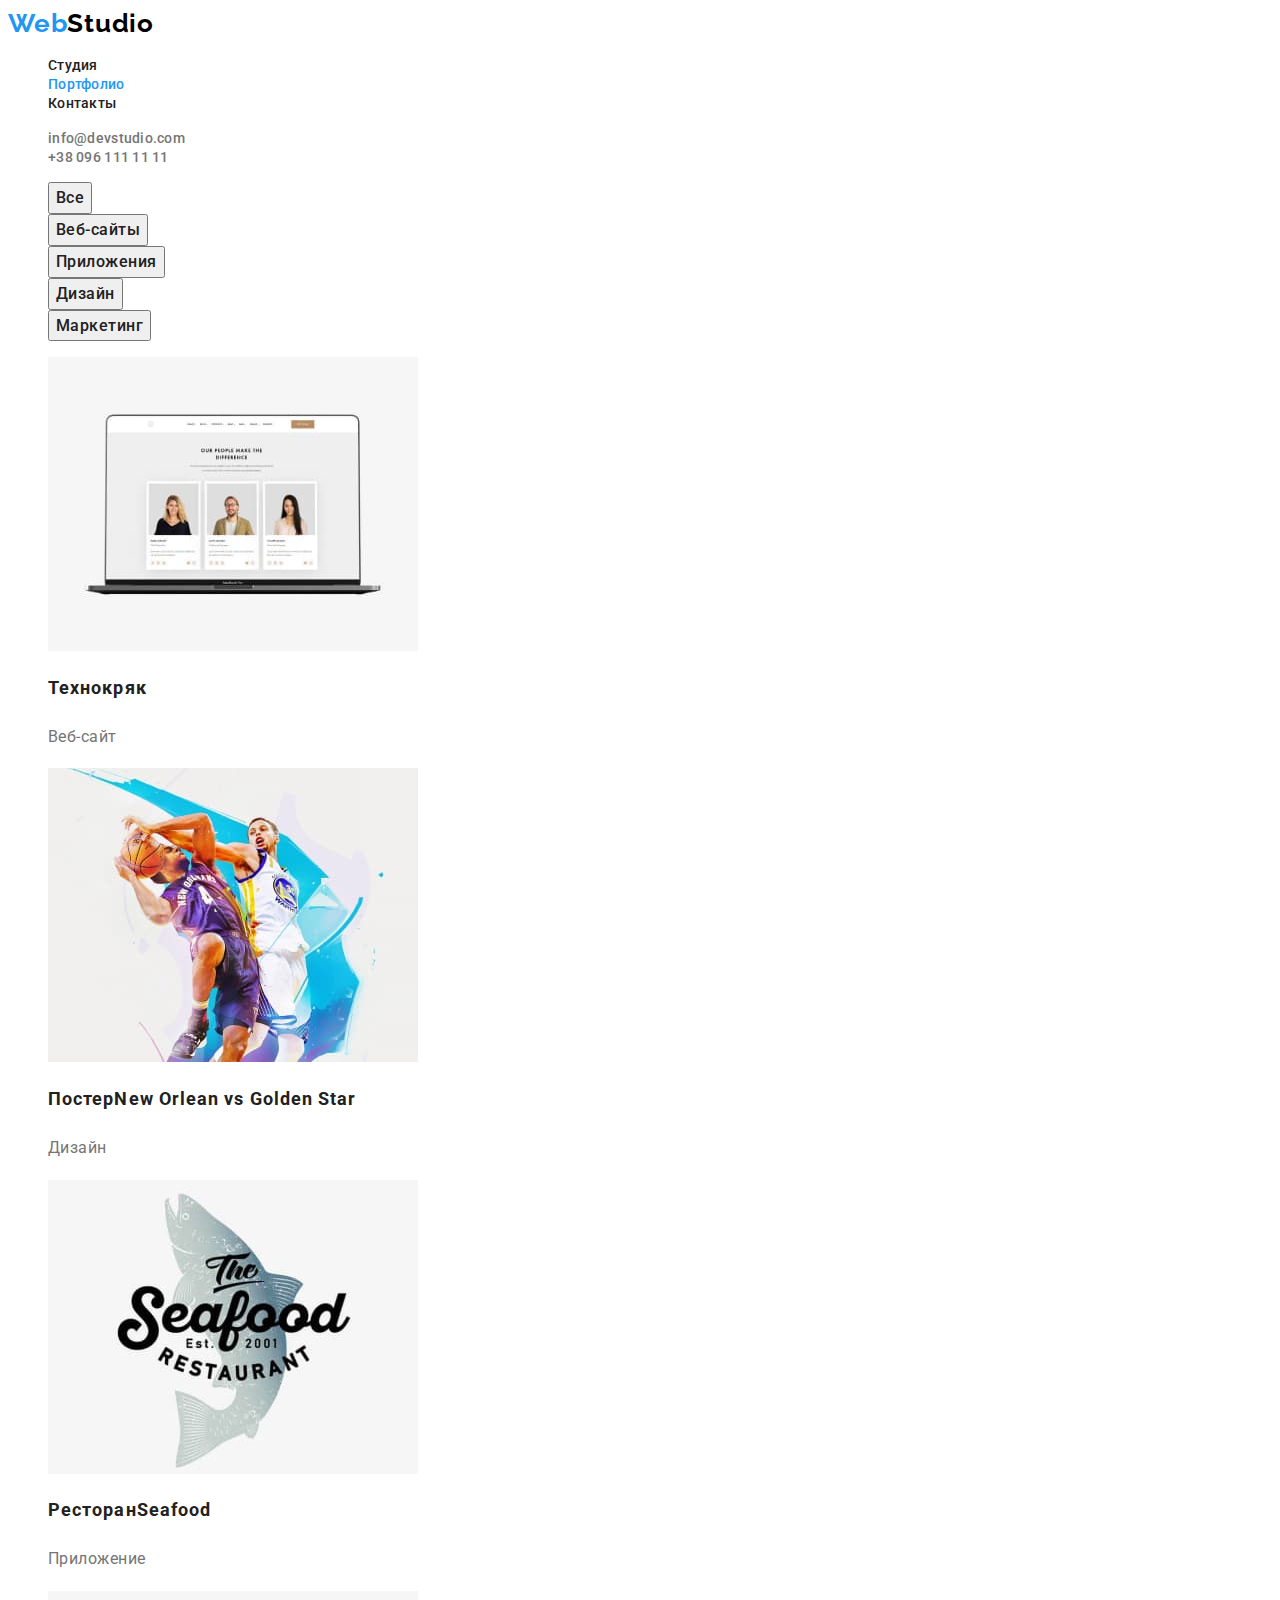
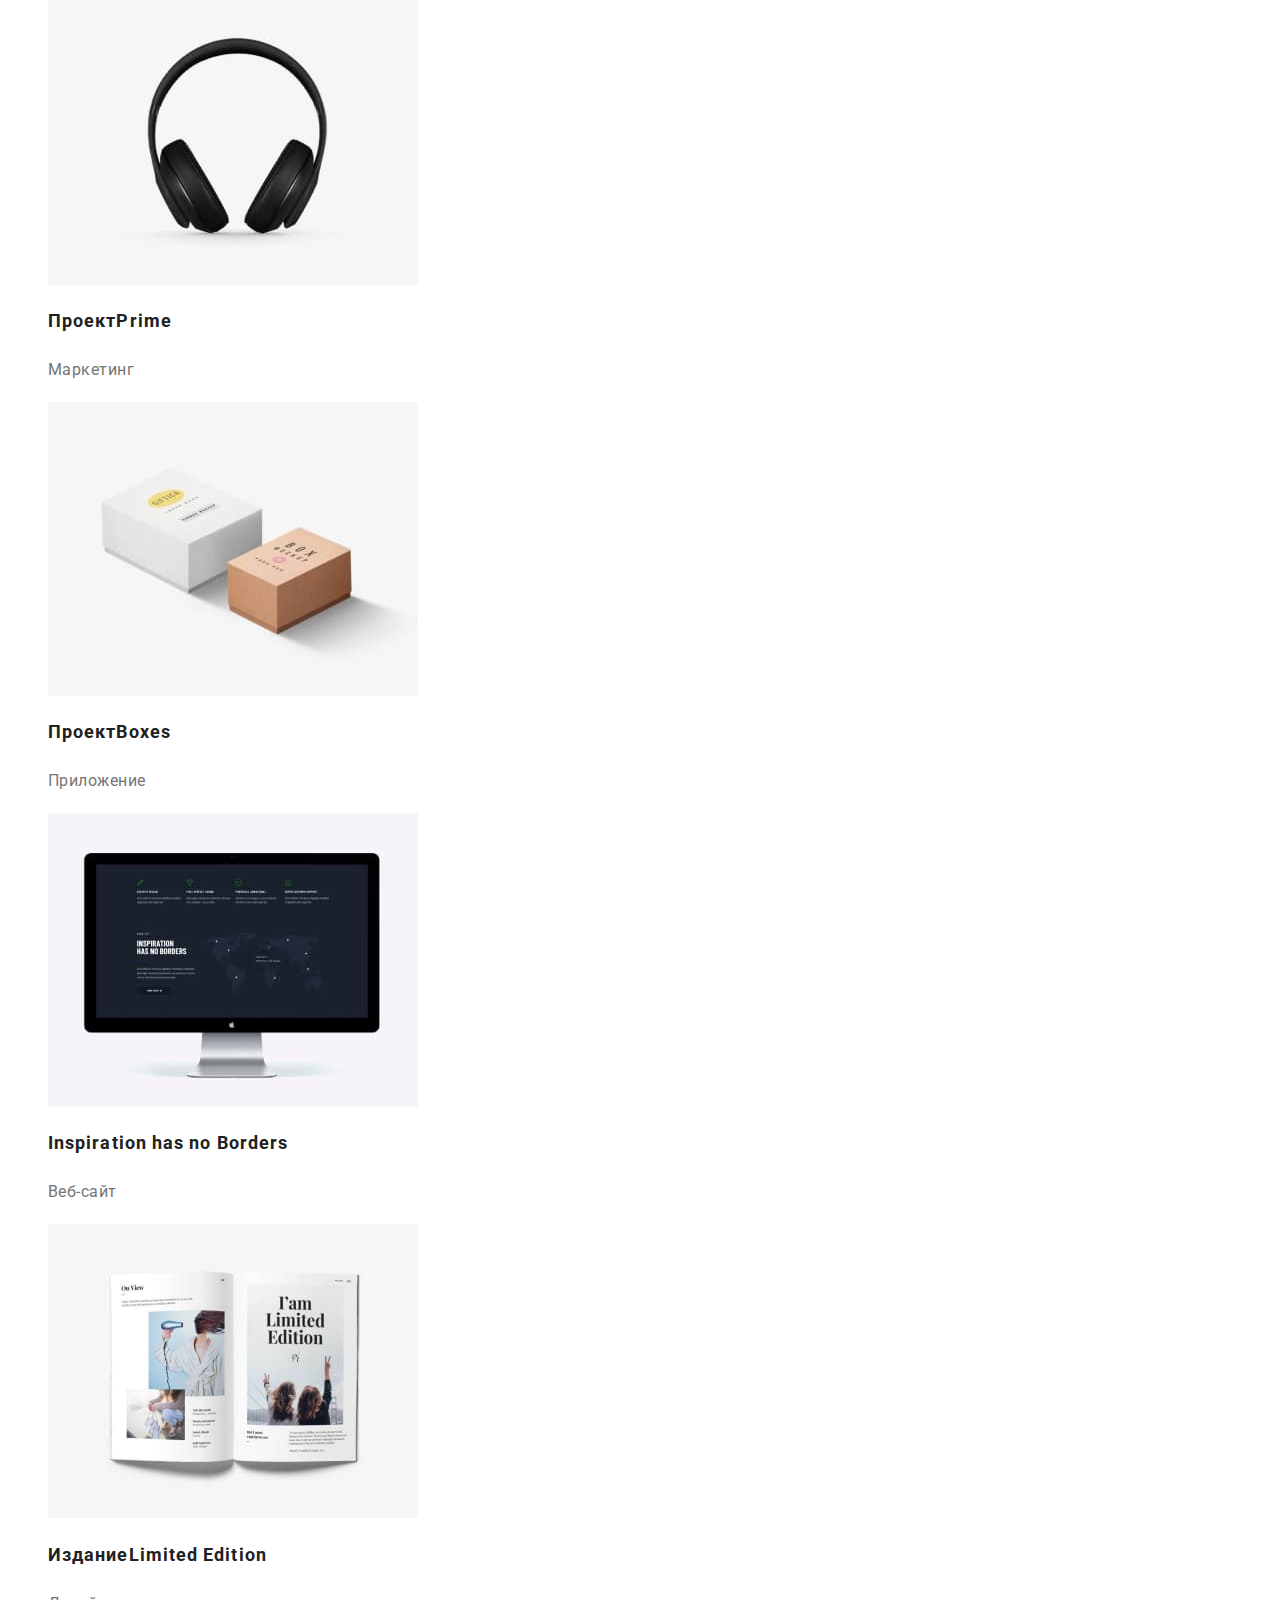
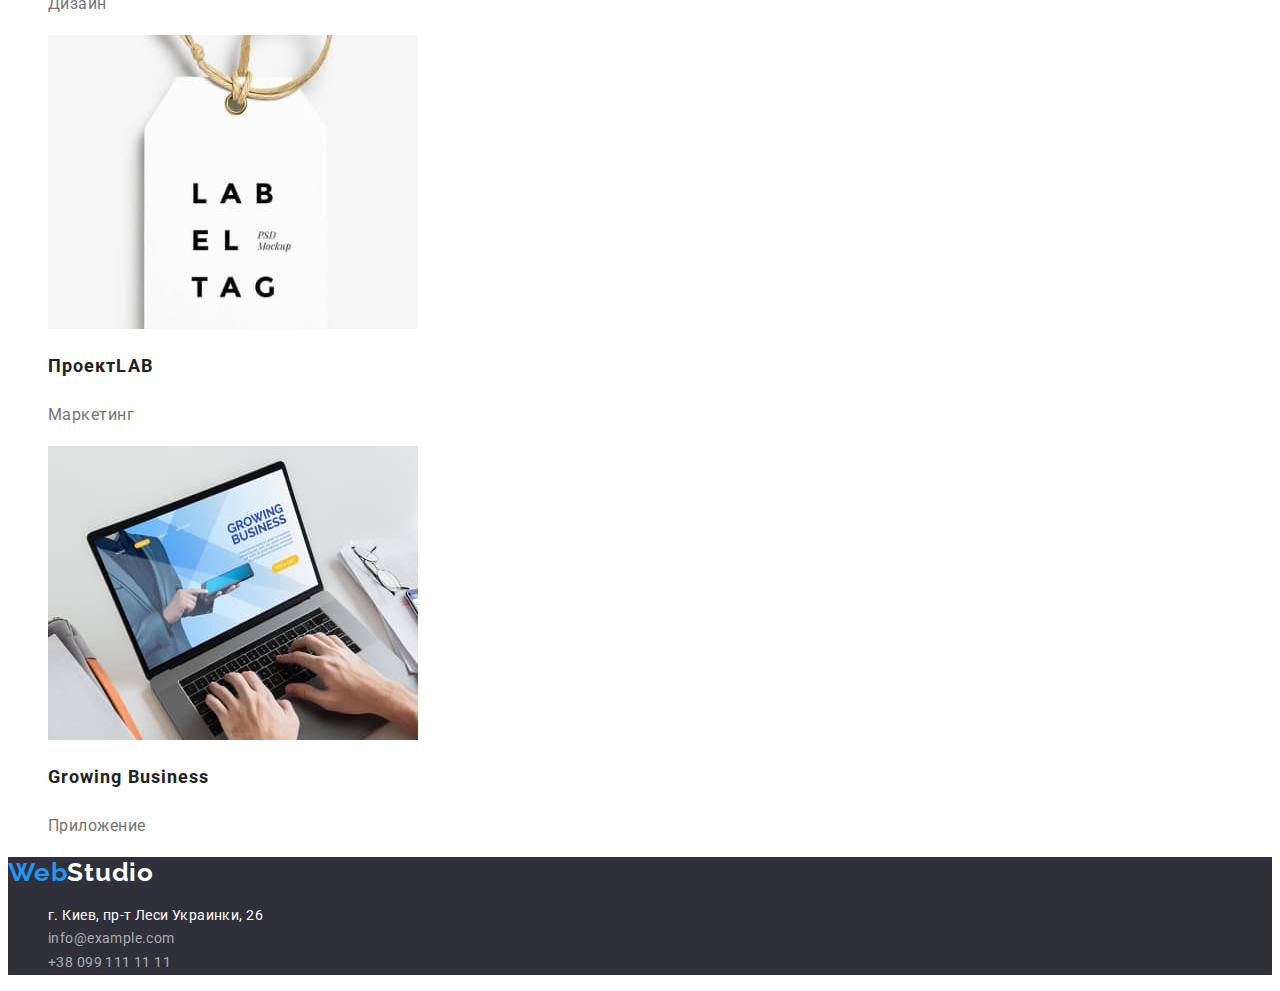
==== portfolio.html @ 0bc3d0c7 "add markup" ====
<!DOCTYPE html>
<html lang="ru">
  <head>
    <meta charset="UTF-8" />
    <meta http-equiv="X-UA-Compatible" content="IE=edge" />
    <meta name="viewport" content="width=device-width, initial-scale=1.0" />
    <link rel="preconnect" href="https://fonts.googleapis.com" />
    <link rel="preconnect" href="https://fonts.gstatic.com" crossorigin />
    <link
      href="https://fonts.googleapis.com/css2?family=Raleway:wght@700&family=Roboto:wght@400;500;700;900&display=swap"
      rel="stylesheet"
    />
    <title>Портфолио</title>
    <link rel="stylesheet" href="./css/style.css" />
  </head>
  <body>
    <header class="header">
      <nav class="nav">
        <a href="" lang="en" class="header-logo logo link"
          ><span class="half-header-logo half-logo">Web</span>Studio</a
        >
        <ul class="header-list list">
          <li class="header-item"><a href="./index.html" class="header-link link">Студия</a></li>
          <li class="header-item""><a href="./portfolio.html" class="header-link link current">Портфолио</a></li>
          <li class="header-item""><a href="" class="header-link link"">Контакты</a></li>
        </ul>
      </nav>
      <ul class="header-list-links list">
        <li class="header-mail"><a href="mailto:info@devstudio.com" class="header-mail-link link">info@devstudio.com</a></li>
        <li class="header-tel"><a href="tel:+380961111111" class="header-tel-link link">+38 096 111 11 11</a></li>
      </ul>
    </header>
    <main>
        <section hero>
      <h1 class="visually-hidden">Портфолио</h1>
      <ul class="after-header-list list">
        <li class="after-header-item"><button type="button" class="secondary-btn btn">Все</button></li>
        <li class="after-header-item"><button type="button" class="secondary-btn btn">Веб-сайты</button></li>
        <li class="after-header-item"><button type="button" class="secondary-btn btn">Приложения</button></li>
        <li class="after-header-item"><button type="button" class="secondary-btn btn">Дизайн</button></li>
        <li class="after-header-item"><button type="button" class="secondary-btn btn">Маркетинг</button></li>
      </ul>
      <ul class="portfolio-list list">
        <li class="portfolio-item">
          <a href="" class="link">
            <img
              src="./images/portfolio-1.jpg"
              alt="ноутбук"
              width="370"
              height="294"
            />
            <h2 class="portfolio-item-title">Технокряк</h2>
            <p class="portfolio-item-text">Веб-сайт</p>
          </a>
        </li>
        <li class="portfolio-item">
          <a href="" class="link">
            <img
              src="./images/portfolio-2.jpg"
              alt="постер"
              width="370"
              height="294"
            />
            <h2 class="portfolio-item-title">Постер<span lang="en">New Orlean vs Golden Star</span></h2>
            <p class="portfolio-item-text">Дизайн</p>
          </a>
        </li>
        <li class="portfolio-item">
          <a href="" class="link">
            <img
              src="./images/portfolio-3.jpg"
              alt="лого ресторана"
              width="370"
              height="294"
            />
            <h2 class="portfolio-item-title">Ресторан<span lang="en">Seafood</span></h2>
            <p class="portfolio-item-text">Приложение</p>
          </a>
        </li>
        <li class="portfolio-item">
          <a href="" class="link">
            <img
              src="./images/portfolio-4.jpg"
              alt="наушники"
              width="370"
              height="294"
            />
            <h2 class="portfolio-item-title">Проект<span lang="en">Prime</span></h2>
            <p class="portfolio-item-text">Маркетинг</p>
          </a>
        </li>
        <li class="portfolio-item">
          <a href="" class="link">
            <img
              src="./images/portfolio-5.jpg"
              alt="коробки"
              width="370"
              height="294"
            />
            <h2 class="portfolio-item-title">Проект<span lang="en">Boxes</span></h2>
            <p class="portfolio-item-text">Приложение</p>
          </a>
        </li>
        <li class="portfolio-item">
          <a href="" class="link">
            <img
              src="./images/portfolio-6.jpg"
              alt="монитор"
              width="370"
              height="294"
            />
            <h2 class="portfolio-item-title"><span lang="en">Inspiration has no Borders</span></h2>
            <p class="portfolio-item-text">Веб-сайт</p>
          </a>
        </li>
        <li class="portfolio-item">
          <a href="" class="link">
            <img
              src="./images/portfolio-7.jpg"
              alt="журнал"
              width="370"
              height="294"
            />
            <h2 class="portfolio-item-title">Издание<span lang="en">Limited Edition</span></h2>
            <p class="portfolio-item-text">Дизайн</p>
          </a>
        </li>
        <li class="portfolio-item">
          <a href="" class="link">
            <img
              src="./images/portfolio-8.jpg"
              alt="лейбл"
              width="370"
              height="294"
            />
            <h2 class="portfolio-item-title">Проект<span lang="en">LAB</span></h2>
            <p class="portfolio-item-text">Маркетинг</p>
          </a>
        </li>
        <li class="portfolio-item">
          <a href="" class="link">
            <img
              src="./images/portfolio-9.jpg"
              alt="ноутбук"
              width="370"
              height="294"
            />
            <h2 class="portfolio-item-title"><span lang="en">Growing Business</span></h2>
            <p class="portfolio-item-text">Приложение</p>
          </a>
        </li>
      </ul>
      </section>
    </main>
    <footer class="footer">
      <a href="" lang="en" class="footer-logo logo link"
        ><span class="half-footer-logo half-logo">Web</span>Studio</a
      >
      <address class="footer-address">
        <ul class="footer-list list">
          <li class="footer-item">
            <a href="" class="footer-adress-link link"
              >г. Киев, пр-т Леси Украинки, 26</a
            >
          </li>
          <li class="footer-item">
            <a href="mailto:info@example.com" class="footer-mail-link link"
              >info@example.com</a
            >
          </li>
          <li class="footer-item">
            <a href="tel:+380991111111" class="footer-tel-link link"
              >+38 099 111 11 11</a
            >
          </li>
        </ul>
      </address>
    </footer>
---- css/style.css ----
:root {
  --btn-background-color: #2196f3;
  --btn-color: #ffffff;
  --list-text-color: #757575;
  --accent-color: #2196f3;
  --primary-background-color: #2f303a;
  --secondary-background-color: #f5f4fa;
  --page-background-color: #ffffff;
  --main-text-color: #212121;
}

body {
  font-family: "Roboto", sans-serif;
  color: var(--main-text-color);
  background-color: var(--page-background-color);
}

.list {
  list-style: none;
}

.link {
  text-decoration: none;
}

.half-logo {
  color: var(--accent-color);
}

.btn {
  font-family: inherit;
  cursor: pointer;
}

.header-link.current {
  color: var(--accent-color);
}
/* ------------------HEADER-------------------- */
.header-logo {
  font-family: "Raleway";
  font-style: normal;
  font-weight: 700;
  font-size: 26px;
  line-height: 1.19;
  letter-spacing: 0.03em;
  color: #000000;
}

.header-link {
  font-weight: 500;
  font-size: 14px;
  line-height: 1.14;
  letter-spacing: 0.02em;
  color: var(--main-text-color);
}

.header-tel-link,
.header-mail-link {
  font-weight: 500;
  font-size: 14px;
  line-height: 1.14;
  letter-spacing: 0.02em;
  color: #757575;
}

.header-link:hover,
.header-tel-link:hover,
.header-mail-link:hover,
.header-link:focus,
.header-tel-link:focus,
.header-mail-link:focus {
  color: var(--accent-color);
}

/* ------------------AFTER-HEADER-------------------- */
.after-header {
  background-color: var(--primary-background-color);
}

.visually-hidden {
  position: absolute;
  white-space: nowrap;
  width: 1px;
  height: 1px;
  overflow: hidden;
  border: 0;
  padding: 0;
  clip: rect(0 0 0 0);
  clip-path: inset(50%);
  margin: -1px;
}

.after-header-title {
  font-weight: 900;
  font-size: 44px;
  line-height: 1.36;
  letter-spacing: 0.06em;
  text-transform: uppercase;
  color: #ffffff;
}

.after-header-btn {
  font-weight: 700;
  font-size: 16px;
  line-height: 1.88;
  letter-spacing: 0.06em;
  color: var(--btn-color);
}

.after-header-btn-background {
  width: 200px;
  height: 50px;
  left: 700px;
  top: 430px;
  background: var(--btn-background-color);
  box-shadow: 0px 4px 4px rgba(0, 0, 0, 0.15);
  border-radius: 4px;
}

/* ------------------ABOUT-------------------- */

.about-item {
  font-weight: 700;
  font-size: 14px;
  line-height: 1.42;
  letter-spacing: 0.03em;
  text-transform: uppercase;
}

.about-item-text {
  font-size: 14px;
  line-height: 1.71;
  letter-spacing: 0.03em;
  text-transform: none;
  color: var(--list-text-color);
}

/* ------------------HERO-------------------- */
.hero-title {
  font-weight: 700;
  font-size: 36px;
  line-height: 1.17;
  letter-spacing: 0.03em;
}

/* ------------------TEAM-------------------- */
.team {
  background-color: var(--secondary-background-color);
}

.team-item {
  background-color: #ffffff;
}

.team-title {
  font-weight: 700;
  font-size: 36px;
  line-height: 1.17;
  letter-spacing: 0.03em;
}

.team-item-title {
  font-weight: 500;
  font-size: 16px;
  line-height: 1.87;
  letter-spacing: 0.03em;
}

.team-item-text {
  font-size: 16px;
  line-height: 1.87;
  letter-spacing: 0.03em;
  color: var(--list-text-color);
}

/* ------------------FOOTER-------------------- */
.footer {
  background-color: var(--primary-background-color);
}

.footer-list {
  font-style: normal;
}

.footer-logo {
  font-family: "Raleway";
  font-weight: 700;
  font-size: 26px;
  line-height: 1.19;
  letter-spacing: 0.03em;
  color: #ffffff;
}

.footer-adress-link {
  font-size: 14px;
  line-height: 1.71;
  letter-spacing: 0.03em;
  color: #ffffff;
}

.footer-mail-link,
.footer-tel-link {
  font-size: 14px;
  line-height: 1.71;
  letter-spacing: 0.03em;
  color: rgba(255, 255, 255, 0.6);
}

.footer-tel-link:hover,
.footer-mail-link:hover,
.footer-tel-link:focus,
.footer-mail-link:focus,
.footer-adress-link:hover,
.footer-adress-link:focus {
  color: var(--accent-color);
}

/* ------------------PORFOLIO-------------------- */

.secondary-btn {
  font-weight: 500;
  font-size: 16px;
  line-height: 1.62;
  text-align: center;
  letter-spacing: 0.03em;
  color: var(--main-text-color);
}

.secondary-btn:hover,
.secondary-btn:focus {
  background-color: var(--accent-color);
  color: #ffffff;
}

.portfolio-item-title {
  font-weight: 700;
  font-size: 18px;
  line-height: 2;
  letter-spacing: 0.06em;
  color: var(--main-text-color);
}

.portfolio-item-text {
  font-size: 16px;
  line-height: 1.88;
  letter-spacing: 0.03em;
  color: var(--list-text-color);
}
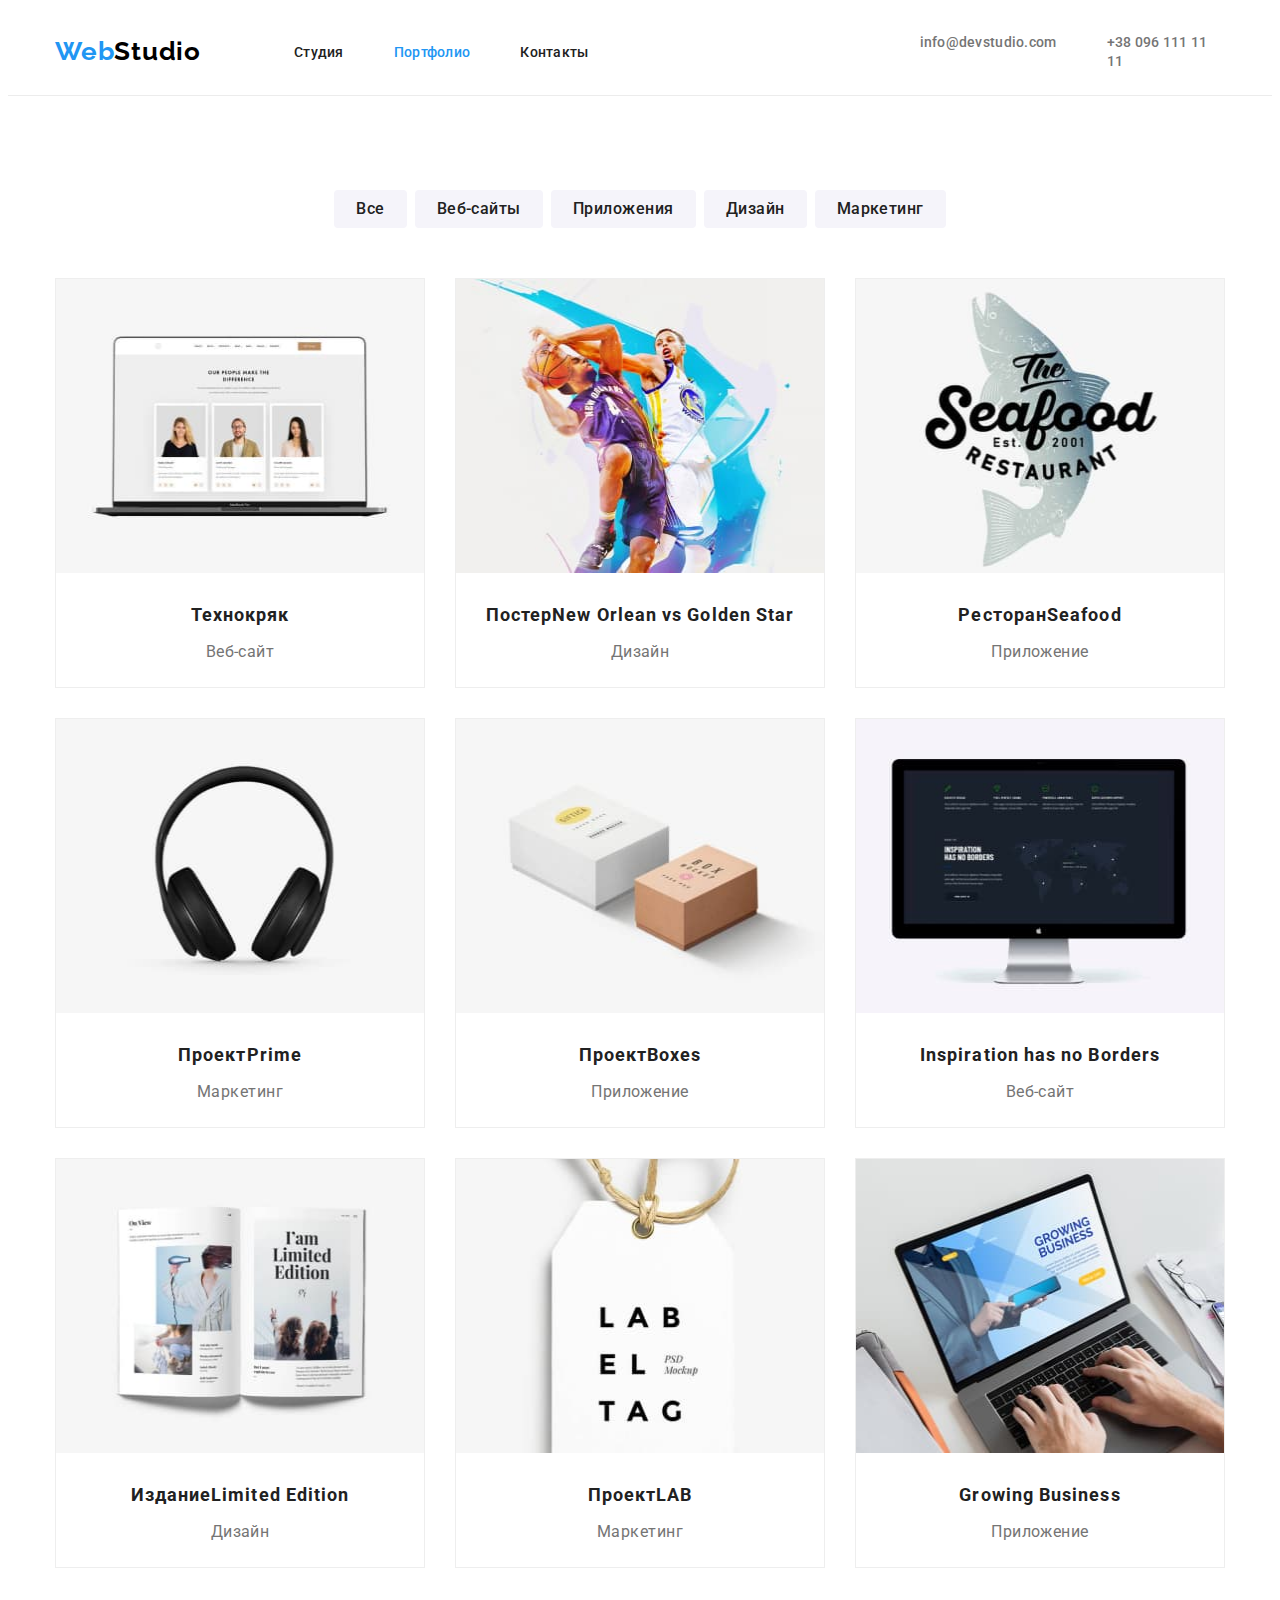
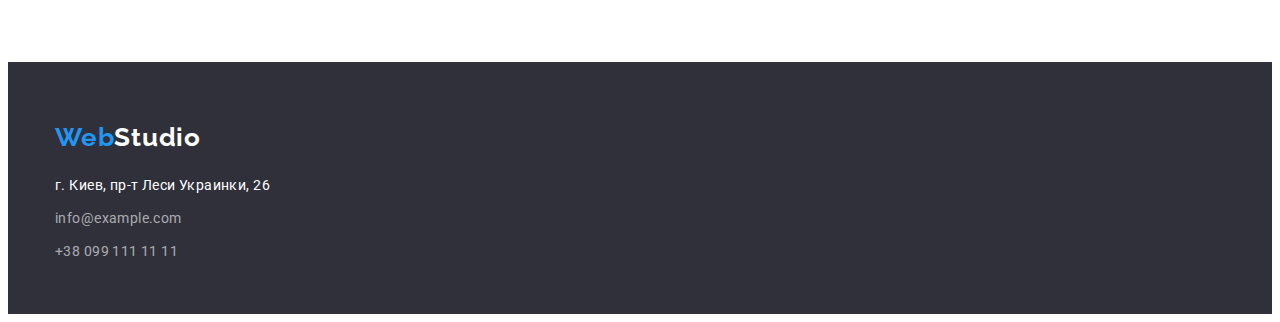
==== commit 62b9e57a: "add styles" ====
--- a/portfolio.html
+++ b/portfolio.html
@@ -15,164 +15,236 @@
   </head>
   <body>
     <header class="header">
-      <nav class="nav">
-        <a href="" lang="en" class="header-logo logo link"
-          ><span class="half-header-logo half-logo">Web</span>Studio</a
-        >
-        <ul class="header-list list">
-          <li class="header-item"><a href="./index.html" class="header-link link">Студия</a></li>
-          <li class="header-item""><a href="./portfolio.html" class="header-link link current">Портфолио</a></li>
-          <li class="header-item""><a href="" class="header-link link"">Контакты</a></li>
+      <div class="header-container container">
+        <nav class="header-nav">
+          <a href="" lang="en" class="header-logo logo link"
+            ><span class="half-header-logo half-logo">Web</span>Studio</a
+          >
+          <ul class="header-list list">
+            <li class="header-item">
+              <a href="./index.html" class="header-link link">Студия</a>
+            </li>
+            <li class="header-item">
+              <a href="./portfolio.html" class="header-link link current"
+                >Портфолио</a
+              >
+            </li>
+            <li class="header-item">
+              <a href="" class="header-link link">Контакты</a>
+            </li>
+          </ul>
+        </nav>
+        <ul class="header-list-links list">
+          <li class="header-mail">
+            <a href="mailto:info@devstudio.com" class="header-mail-link link"
+              >info@devstudio.com</a
+            >
+          </li>
+          <li class="header-tel">
+            <a href="tel:+380961111111" class="header-tel-link link"
+              >+38 096 111 11 11</a
+            >
+          </li>
         </ul>
-      </nav>
-      <ul class="header-list-links list">
-        <li class="header-mail"><a href="mailto:info@devstudio.com" class="header-mail-link link">info@devstudio.com</a></li>
-        <li class="header-tel"><a href="tel:+380961111111" class="header-tel-link link">+38 096 111 11 11</a></li>
-      </ul>
+      </div>
     </header>
     <main>
-        <section hero>
-      <h1 class="visually-hidden">Портфолио</h1>
-      <ul class="after-header-list list">
-        <li class="after-header-item"><button type="button" class="secondary-btn btn">Все</button></li>
-        <li class="after-header-item"><button type="button" class="secondary-btn btn">Веб-сайты</button></li>
-        <li class="after-header-item"><button type="button" class="secondary-btn btn">Приложения</button></li>
-        <li class="after-header-item"><button type="button" class="secondary-btn btn">Дизайн</button></li>
-        <li class="after-header-item"><button type="button" class="secondary-btn btn">Маркетинг</button></li>
-      </ul>
-      <ul class="portfolio-list list">
-        <li class="portfolio-item">
-          <a href="" class="link">
-            <img
-              src="./images/portfolio-1.jpg"
-              alt="ноутбук"
-              width="370"
-              height="294"
-            />
-            <h2 class="portfolio-item-title">Технокряк</h2>
-            <p class="portfolio-item-text">Веб-сайт</p>
-          </a>
-        </li>
-        <li class="portfolio-item">
-          <a href="" class="link">
-            <img
-              src="./images/portfolio-2.jpg"
-              alt="постер"
-              width="370"
-              height="294"
-            />
-            <h2 class="portfolio-item-title">Постер<span lang="en">New Orlean vs Golden Star</span></h2>
-            <p class="portfolio-item-text">Дизайн</p>
-          </a>
-        </li>
-        <li class="portfolio-item">
-          <a href="" class="link">
-            <img
-              src="./images/portfolio-3.jpg"
-              alt="лого ресторана"
-              width="370"
-              height="294"
-            />
-            <h2 class="portfolio-item-title">Ресторан<span lang="en">Seafood</span></h2>
-            <p class="portfolio-item-text">Приложение</p>
-          </a>
-        </li>
-        <li class="portfolio-item">
-          <a href="" class="link">
-            <img
-              src="./images/portfolio-4.jpg"
-              alt="наушники"
-              width="370"
-              height="294"
-            />
-            <h2 class="portfolio-item-title">Проект<span lang="en">Prime</span></h2>
-            <p class="portfolio-item-text">Маркетинг</p>
-          </a>
-        </li>
-        <li class="portfolio-item">
-          <a href="" class="link">
-            <img
-              src="./images/portfolio-5.jpg"
-              alt="коробки"
-              width="370"
-              height="294"
-            />
-            <h2 class="portfolio-item-title">Проект<span lang="en">Boxes</span></h2>
-            <p class="portfolio-item-text">Приложение</p>
-          </a>
-        </li>
-        <li class="portfolio-item">
-          <a href="" class="link">
-            <img
-              src="./images/portfolio-6.jpg"
-              alt="монитор"
-              width="370"
-              height="294"
-            />
-            <h2 class="portfolio-item-title"><span lang="en">Inspiration has no Borders</span></h2>
-            <p class="portfolio-item-text">Веб-сайт</p>
-          </a>
-        </li>
-        <li class="portfolio-item">
-          <a href="" class="link">
-            <img
-              src="./images/portfolio-7.jpg"
-              alt="журнал"
-              width="370"
-              height="294"
-            />
-            <h2 class="portfolio-item-title">Издание<span lang="en">Limited Edition</span></h2>
-            <p class="portfolio-item-text">Дизайн</p>
-          </a>
-        </li>
-        <li class="portfolio-item">
-          <a href="" class="link">
-            <img
-              src="./images/portfolio-8.jpg"
-              alt="лейбл"
-              width="370"
-              height="294"
-            />
-            <h2 class="portfolio-item-title">Проект<span lang="en">LAB</span></h2>
-            <p class="portfolio-item-text">Маркетинг</p>
-          </a>
-        </li>
-        <li class="portfolio-item">
-          <a href="" class="link">
-            <img
-              src="./images/portfolio-9.jpg"
-              alt="ноутбук"
-              width="370"
-              height="294"
-            />
-            <h2 class="portfolio-item-title"><span lang="en">Growing Business</span></h2>
-            <p class="portfolio-item-text">Приложение</p>
-          </a>
-        </li>
-      </ul>
+      <section class="portfolio-after-header section">
+        <div class="container">
+          <h1 class="visually-hidden">Портфолио</h1>
+          <ul class="after-header-list portfolio list">
+            <li class="after-header-item">
+              <button type="button" class="secondary-btn btn">Все</button>
+            </li>
+            <li class="after-header-item">
+              <button type="button" class="secondary-btn btn">Веб-сайты</button>
+            </li>
+            <li class="after-header-item">
+              <button type="button" class="secondary-btn btn">
+                Приложения
+              </button>
+            </li>
+            <li class="after-header-item">
+              <button type="button" class="secondary-btn btn">Дизайн</button>
+            </li>
+            <li class="after-header-item">
+              <button type="button" class="secondary-btn btn">Маркетинг</button>
+            </li>
+          </ul>
+          <ul class="portfolio-list list">
+            <li class="portfolio-item">
+              <a href="" class="link">
+                <img
+                  src="./images/portfolio-1.jpg"
+                  alt="ноутбук"
+                  width="370"
+                  height="294"
+                />
+                <div class="portfolio-grid-container">
+                  <h2 class="portfolio-item-title">Технокряк</h2>
+                  <p class="portfolio-item-text">Веб-сайт</p>
+                </div>
+              </a>
+            </li>
+            <li class="portfolio-item">
+              <a href="" class="link">
+                <img
+                  src="./images/portfolio-2.jpg"
+                  alt="постер"
+                  width="370"
+                  height="294"
+                />
+                <div class="portfolio-grid-container">
+                  <h2 class="portfolio-item-title">
+                    Постер<span lang="en">New Orlean vs Golden Star</span>
+                  </h2>
+                  <p class="portfolio-item-text">Дизайн</p>
+                </div>
+              </a>
+            </li>
+            <li class="portfolio-item">
+              <a href="" class="link">
+                <img
+                  src="./images/portfolio-3.jpg"
+                  alt="лого ресторана"
+                  width="370"
+                  height="294"
+                />
+                <div class="portfolio-grid-container">
+                  <h2 class="portfolio-item-title">
+                    Ресторан<span lang="en">Seafood</span>
+                  </h2>
+                  <p class="portfolio-item-text">Приложение</p>
+                </div>
+              </a>
+            </li>
+            <li class="portfolio-item">
+              <a href="" class="link">
+                <img
+                  src="./images/portfolio-4.jpg"
+                  alt="наушники"
+                  width="370"
+                  height="294"
+                />
+                <div class="portfolio-grid-container">
+                  <h2 class="portfolio-item-title">
+                    Проект<span lang="en">Prime</span>
+                  </h2>
+                  <p class="portfolio-item-text">Маркетинг</p>
+                </div>
+              </a>
+            </li>
+            <li class="portfolio-item">
+              <a href="" class="link">
+                <img
+                  src="./images/portfolio-5.jpg"
+                  alt="коробки"
+                  width="370"
+                  height="294"
+                />
+                <div class="portfolio-grid-container">
+                  <h2 class="portfolio-item-title">
+                    Проект<span lang="en">Boxes</span>
+                  </h2>
+                  <p class="portfolio-item-text">Приложение</p>
+                </div>
+              </a>
+            </li>
+            <li class="portfolio-item">
+              <a href="" class="link">
+                <img
+                  src="./images/portfolio-6.jpg"
+                  alt="монитор"
+                  width="370"
+                  height="294"
+                />
+                <div class="portfolio-grid-container">
+                  <h2 class="portfolio-item-title">
+                    <span lang="en">Inspiration has no Borders</span>
+                  </h2>
+                  <p class="portfolio-item-text">Веб-сайт</p>
+                </div>
+              </a>
+            </li>
+            <li class="portfolio-item">
+              <a href="" class="link">
+                <img
+                  src="./images/portfolio-7.jpg"
+                  alt="журнал"
+                  width="370"
+                  height="294"
+                />
+                <div class="portfolio-grid-container">
+                  <h2 class="portfolio-item-title">
+                    Издание<span lang="en">Limited Edition</span>
+                  </h2>
+                  <p class="portfolio-item-text">Дизайн</p>
+                </div>
+              </a>
+            </li>
+            <li class="portfolio-item">
+              <a href="" class="link">
+                <img
+                  src="./images/portfolio-8.jpg"
+                  alt="лейбл"
+                  width="370"
+                  height="294"
+                />
+                <div class="portfolio-grid-container">
+                  <h2 class="portfolio-item-title">
+                    Проект<span lang="en">LAB</span>
+                  </h2>
+                  <p class="portfolio-item-text">Маркетинг</p>
+                </div>
+              </a>
+            </li>
+            <li class="portfolio-item">
+              <a href="" class="link">
+                <img
+                  src="./images/portfolio-9.jpg"
+                  alt="ноутбук"
+                  width="370"
+                  height="294"
+                />
+                <div class="portfolio-grid-container">
+                  <h2 class="portfolio-item-title">
+                    <span lang="en">Growing Business</span>
+                  </h2>
+                  <p class="portfolio-item-text">Приложение</p>
+                </div>
+              </a>
+            </li>
+          </ul>
+        </div>
       </section>
     </main>
     <footer class="footer">
-      <a href="" lang="en" class="footer-logo logo link"
-        ><span class="half-footer-logo half-logo">Web</span>Studio</a
-      >
-      <address class="footer-address">
-        <ul class="footer-list list">
-          <li class="footer-item">
-            <a href="" class="footer-adress-link link"
-              >г. Киев, пр-т Леси Украинки, 26</a
-            >
-          </li>
-          <li class="footer-item">
-            <a href="mailto:info@example.com" class="footer-mail-link link"
-              >info@example.com</a
-            >
-          </li>
-          <li class="footer-item">
-            <a href="tel:+380991111111" class="footer-tel-link link"
-              >+38 099 111 11 11</a
-            >
-          </li>
-        </ul>
-      </address>
+      <div class="container">
+        <a href="" lang="en" class="footer-logo logo link"
+          ><span class="half-footer-logo half-logo">Web</span>Studio</a
+        >
+        <div class="footer-adress-container">
+          <address class="footer-address">
+            <ul class="footer-list list">
+              <li class="footer-item">
+                <a href="" class="footer-adress-link link"
+                  >г. Киев, пр-т Леси Украинки, 26</a
+                >
+              </li>
+              <li class="footer-item">
+                <a href="mailto:info@example.com" class="footer-mail-link link"
+                  >info@example.com</a
+                >
+              </li>
+              <li class="footer-item">
+                <a href="tel:+380991111111" class="footer-tel-link link"
+                  >+38 099 111 11 11</a
+                >
+              </li>
+            </ul>
+          </address>
+        </div>
+      </div>
     </footer>
+  </body>
+</html>
--- a/css/style.css
+++ b/css/style.css
@@ -15,6 +15,38 @@
   background-color: var(--page-background-color);
 }
 
+h1,
+h2,
+h3,
+h4,
+h5,
+h6,
+ul,
+p {
+  margin: 0;
+  padding: 0;
+}
+
+img {
+  width: 100%;
+}
+
+*,
+::after,
+::before {
+  box-sizing: border-box;
+}
+
+.section {
+  padding: 94px 0;
+}
+
+.container {
+  width: 1200px;
+  padding: 0 15px;
+  margin: 0 auto;
+}
+
 .list {
   list-style: none;
 }
@@ -28,14 +60,38 @@
 }
 
 .btn {
+  border: 0;
   font-family: inherit;
   cursor: pointer;
+  text-decoration: none;
 }
 
 .header-link.current {
   color: var(--accent-color);
 }
 /* ------------------HEADER-------------------- */
+
+.header {
+  padding-top: 24px;
+  padding-bottom: 25px;
+  border-bottom: 1px solid #ececec;
+}
+
+.header-logo {
+  margin-right: 93px;
+}
+
+.header-container {
+  display: flex;
+  align-items: center;
+}
+
+.header-nav {
+  display: flex;
+  align-items: center;
+  margin-right: 331px;
+}
+
 .header-logo {
   font-family: "Raleway";
   font-style: normal;
@@ -46,12 +102,29 @@
   color: #000000;
 }
 
+.header-list {
+  display: flex;
+}
+
+.header-item:not(:last-child) {
+  margin-right: 50px;
+}
+
 .header-link {
   font-weight: 500;
   font-size: 14px;
   line-height: 1.14;
   letter-spacing: 0.02em;
   color: var(--main-text-color);
+  padding: 32px 0;
+}
+
+.header-list-links {
+  display: flex;
+}
+
+.header-mail {
+  margin-right: 50px;
 }
 
 .header-tel-link,
@@ -75,6 +148,14 @@
 /* ------------------AFTER-HEADER-------------------- */
 .after-header {
   background-color: var(--primary-background-color);
+  padding-top: 200px;
+  padding-bottom: 200px;
+}
+
+.after-header-container {
+  display: flex;
+  flex-direction: column;
+  align-items: center;
 }
 
 .visually-hidden {
@@ -94,17 +175,22 @@
   font-weight: 900;
   font-size: 44px;
   line-height: 1.36;
+  text-align: center;
   letter-spacing: 0.06em;
   text-transform: uppercase;
   color: #ffffff;
+  max-width: 696px;
 }
 
 .after-header-btn {
   font-weight: 700;
   font-size: 16px;
   line-height: 1.88;
+  align-items: center;
+  text-align: center;
   letter-spacing: 0.06em;
   color: var(--btn-color);
+  margin-top: 30px;
 }
 
 .after-header-btn-background {
@@ -119,6 +205,11 @@
 
 /* ------------------ABOUT-------------------- */
 
+.about-list {
+  display: flex;
+  flex-direction: row;
+}
+
 .about-item {
   font-weight: 700;
   font-size: 14px;
@@ -127,20 +218,44 @@
   text-transform: uppercase;
 }
 
+.about-item:not(:last-child) {
+  margin-right: 30px;
+}
+
 .about-item-text {
+  font-weight: 400;
   font-size: 14px;
   line-height: 1.71;
   letter-spacing: 0.03em;
   text-transform: none;
   color: var(--list-text-color);
+  margin-top: 10px;
+  max-width: 270px;
 }
 
 /* ------------------HERO-------------------- */
+
+.hero-container {
+  display: flex;
+  flex-direction: column;
+  align-items: center;
+}
+
+.hero-list {
+  display: flex;
+  flex-direction: row;
+}
+
+.hero-item:not(:last-child) {
+  margin-right: 30px;
+}
+
 .hero-title {
   font-weight: 700;
   font-size: 36px;
   line-height: 1.17;
   letter-spacing: 0.03em;
+  margin-bottom: 50px;
 }
 
 /* ------------------TEAM-------------------- */
@@ -148,8 +263,29 @@
   background-color: var(--secondary-background-color);
 }
 
+.team-container {
+  display: flex;
+  flex-direction: column;
+  align-items: center;
+}
+
+.team-list {
+  display: flex;
+}
+
+.team-item:not(:last-child) {
+  margin-right: 30px;
+  padding-bottom: 30px;
+}
+
 .team-item {
   background-color: #ffffff;
+  display: flex;
+  flex-direction: column;
+  align-items: center;
+  box-shadow: 0px 1px 3px rgba(0, 0, 0, 0.12), 0px 1px 1px rgba(0, 0, 0, 0.14),
+    0px 2px 1px rgba(0, 0, 0, 0.2);
+  border-radius: 0px 0px 4px 4px;
 }
 
 .team-title {
@@ -157,25 +293,31 @@
   font-size: 36px;
   line-height: 1.17;
   letter-spacing: 0.03em;
+  margin-bottom: 50px;
 }
 
 .team-item-title {
   font-weight: 500;
   font-size: 16px;
-  line-height: 1.87;
-  letter-spacing: 0.03em;
+  line-height: 1.19;
+  letter-spacing: 0.03em;
+  margin-top: 30px;
 }
 
 .team-item-text {
   font-size: 16px;
-  line-height: 1.87;
+  line-height: 1.19;
   letter-spacing: 0.03em;
   color: var(--list-text-color);
+  margin-top: 10px;
 }
 
 /* ------------------FOOTER-------------------- */
 .footer {
   background-color: var(--primary-background-color);
+  padding-top: 60px;
+  padding-bottom: 60px;
+  max-height: 252px;
 }
 
 .footer-list {
@@ -191,9 +333,17 @@
   color: #ffffff;
 }
 
+.footer-adress-container {
+  margin-top: 20px;
+}
+
+.footer-item:not(:last-child) {
+  margin-bottom: 9px;
+}
+
 .footer-adress-link {
   font-size: 14px;
-  line-height: 1.71;
+  line-height: 1.72;
   letter-spacing: 0.03em;
   color: #ffffff;
 }
@@ -201,7 +351,7 @@
 .footer-mail-link,
 .footer-tel-link {
   font-size: 14px;
-  line-height: 1.71;
+  line-height: 1.72;
   letter-spacing: 0.03em;
   color: rgba(255, 255, 255, 0.6);
 }
@@ -217,6 +367,15 @@
 
 /* ------------------PORFOLIO-------------------- */
 
+.after-header-list {
+  display: flex;
+  justify-content: center;
+}
+
+.after-header-item:not(:last-child) {
+  margin-right: 8px;
+}
+
 .secondary-btn {
   font-weight: 500;
   font-size: 16px;
@@ -224,6 +383,11 @@
   text-align: center;
   letter-spacing: 0.03em;
   color: var(--main-text-color);
+  background-color: #f5f4fa;
+  border-radius: 4px;
+  height: 38px;
+  padding-left: 22px;
+  padding-right: 22px;
 }
 
 .secondary-btn:hover,
@@ -245,4 +409,28 @@
   line-height: 1.88;
   letter-spacing: 0.03em;
   color: var(--list-text-color);
-}
+  margin-top: 4px;
+}
+
+/* -----------PORTFOLIO-AFTER-HEADER------------- */
+
+.after-header-list.portfolio {
+  margin-bottom: 50px;
+}
+
+.portfolio-list {
+  display: flex;
+  flex-wrap: wrap;
+  margin: -15px;
+}
+
+.portfolio-item {
+  width: 370px;
+  margin: 15px;
+  border: 1px solid #eeeeee;
+}
+
+.portfolio-grid-container {
+  text-align: center;
+  margin: 20px 0;
+}
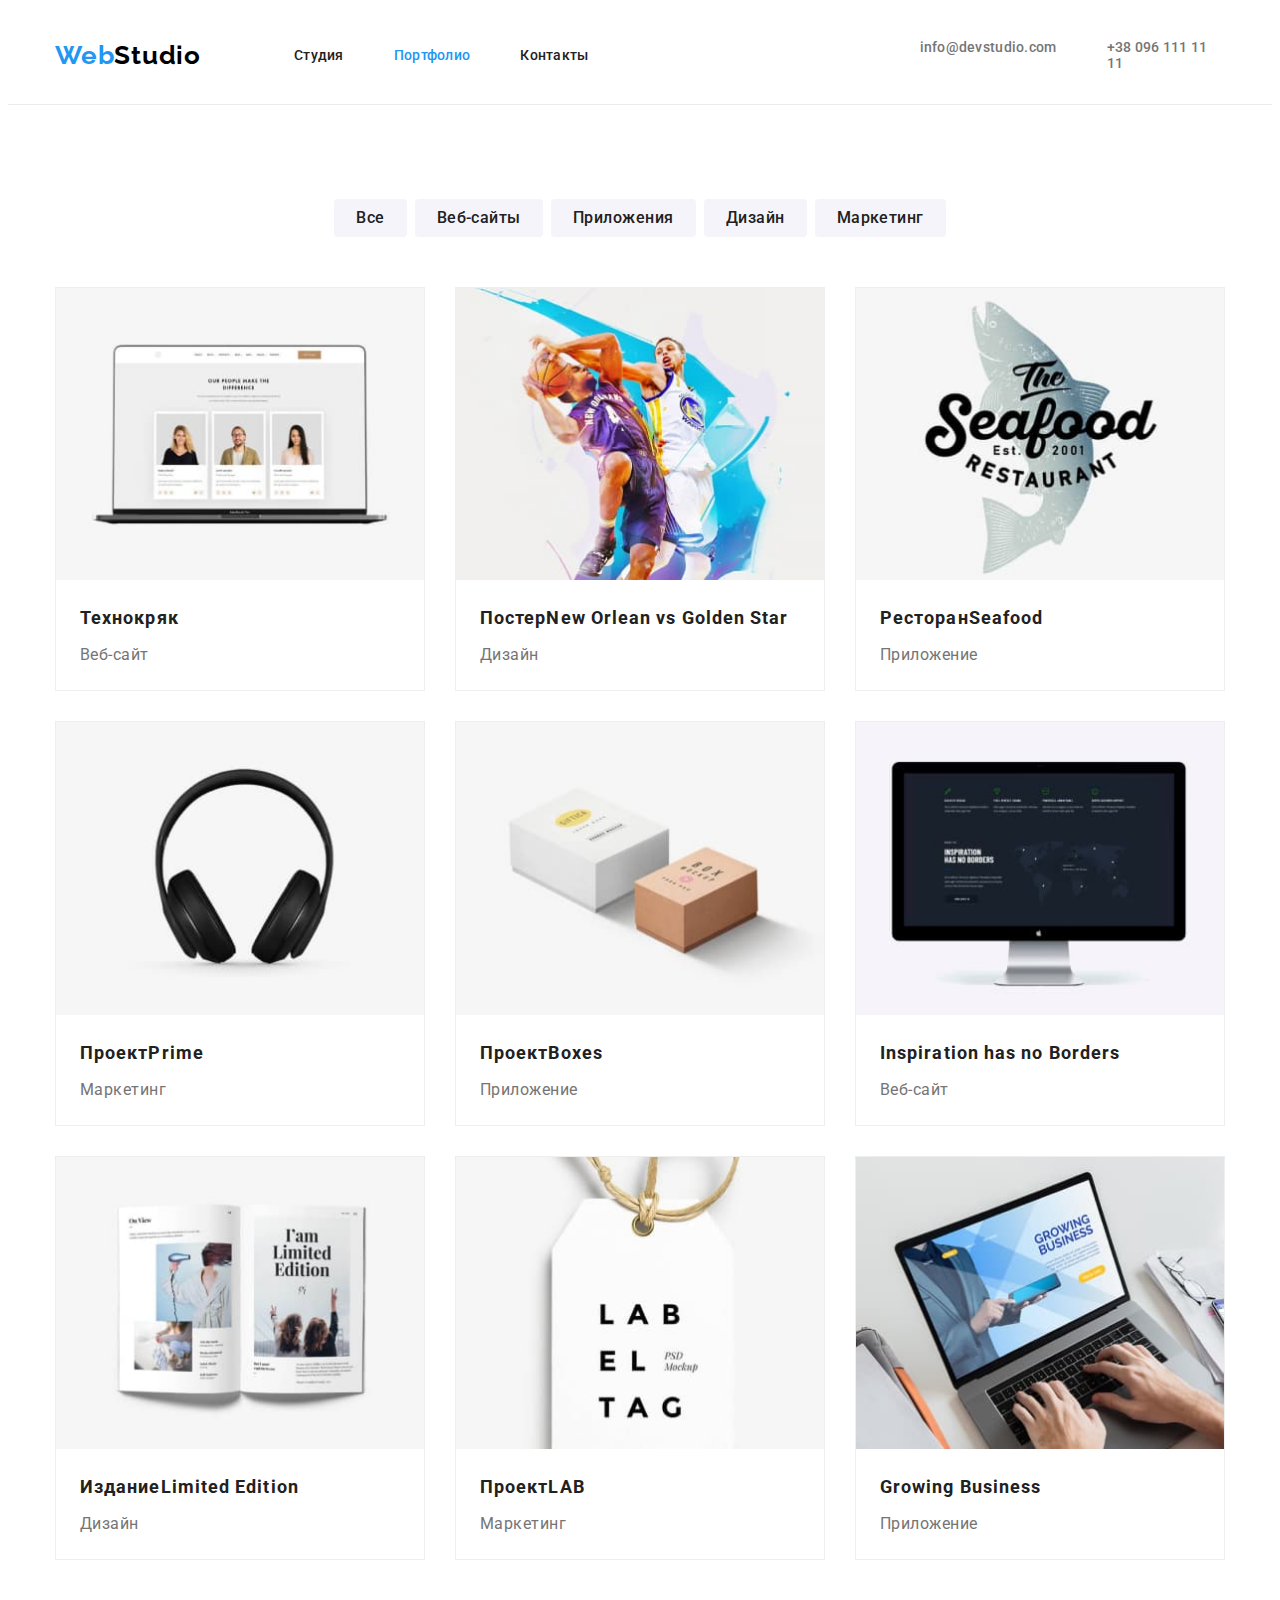
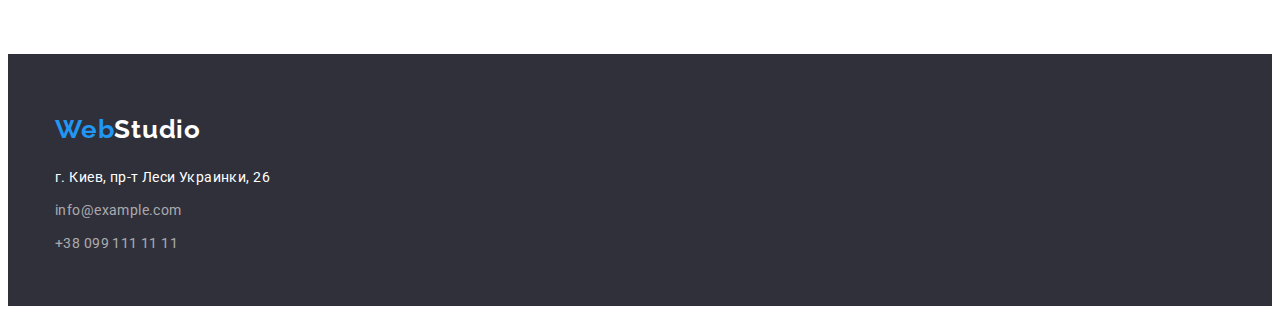
==== commit dc6f7654: "fixed-a-bugs" ====
--- a/portfolio.html
+++ b/portfolio.html
@@ -11,6 +11,13 @@
       rel="stylesheet"
     />
     <title>Портфолио</title>
+    <link
+      rel="stylesheet"
+      href="https://cdnjs.cloudflare.com/ajax/libs/modern-normalize/1.1.0/modern-normalize.min.css"
+      integrity="sha512-wpPYUAdjBVSE4KJnH1VR1HeZfpl1ub8YT/NKx4PuQ5NmX2tKuGu6U/JRp5y+Y8XG2tV+wKQpNHVUX03MfMFn9Q=="
+      crossorigin="anonymous"
+      referrerpolicy="no-referrer"
+    />
     <link rel="stylesheet" href="./css/style.css" />
   </head>
   <body>
@@ -219,31 +226,29 @@
       </section>
     </main>
     <footer class="footer">
-      <div class="container">
+      <div class="footer-container container">
         <a href="" lang="en" class="footer-logo logo link"
           ><span class="half-footer-logo half-logo">Web</span>Studio</a
         >
-        <div class="footer-adress-container">
-          <address class="footer-address">
-            <ul class="footer-list list">
-              <li class="footer-item">
-                <a href="" class="footer-adress-link link"
-                  >г. Киев, пр-т Леси Украинки, 26</a
-                >
-              </li>
-              <li class="footer-item">
-                <a href="mailto:info@example.com" class="footer-mail-link link"
-                  >info@example.com</a
-                >
-              </li>
-              <li class="footer-item">
-                <a href="tel:+380991111111" class="footer-tel-link link"
-                  >+38 099 111 11 11</a
-                >
-              </li>
-            </ul>
-          </address>
-        </div>
+        <address class="footer-address">
+          <ul class="footer-list list">
+            <li class="footer-item">
+              <a href="" class="footer-adress-link link"
+                >г. Киев, пр-т Леси Украинки, 26</a
+              >
+            </li>
+            <li class="footer-item">
+              <a href="mailto:info@example.com" class="footer-mail-link link"
+                >info@example.com</a
+              >
+            </li>
+            <li class="footer-item">
+              <a href="tel:+380991111111" class="footer-tel-link link"
+                >+38 099 111 11 11</a
+              >
+            </li>
+          </ul>
+        </address>
       </div>
     </footer>
   </body>
--- a/css/style.css
+++ b/css/style.css
@@ -28,7 +28,9 @@
 }
 
 img {
-  width: 100%;
+  display: block;
+  max-width: 100%;
+  height: auto;
 }
 
 *,
@@ -72,8 +74,6 @@
 /* ------------------HEADER-------------------- */
 
 .header {
-  padding-top: 24px;
-  padding-bottom: 25px;
   border-bottom: 1px solid #ececec;
 }
 
@@ -111,6 +111,7 @@
 }
 
 .header-link {
+  display: block;
   font-weight: 500;
   font-size: 14px;
   line-height: 1.14;
@@ -129,6 +130,8 @@
 
 .header-tel-link,
 .header-mail-link {
+  display: flex;
+  padding: 32px 0;
   font-weight: 500;
   font-size: 14px;
   line-height: 1.14;
@@ -235,10 +238,12 @@
 
 /* ------------------HERO-------------------- */
 
+.hero {
+  padding-top: 0;
+}
+
 .hero-container {
-  display: flex;
-  flex-direction: column;
-  align-items: center;
+  text-align: center;
 }
 
 .hero-list {
@@ -264,9 +269,7 @@
 }
 
 .team-container {
-  display: flex;
-  flex-direction: column;
-  align-items: center;
+  text-align: center;
 }
 
 .team-list {
@@ -288,6 +291,11 @@
   border-radius: 0px 0px 4px 4px;
 }
 
+.team-text-container {
+  padding-top: 30px;
+  text-align: center;
+}
+
 .team-title {
   font-weight: 700;
   font-size: 36px;
@@ -301,7 +309,6 @@
   font-size: 16px;
   line-height: 1.19;
   letter-spacing: 0.03em;
-  margin-top: 30px;
 }
 
 .team-item-text {
@@ -325,16 +332,14 @@
 }
 
 .footer-logo {
+  display: block;
+  margin-bottom: 20px;
   font-family: "Raleway";
   font-weight: 700;
   font-size: 26px;
   line-height: 1.19;
   letter-spacing: 0.03em;
   color: #ffffff;
-}
-
-.footer-adress-container {
-  margin-top: 20px;
 }
 
 .footer-item:not(:last-child) {
@@ -431,6 +436,5 @@
 }
 
 .portfolio-grid-container {
-  text-align: center;
-  margin: 20px 0;
-}
+  padding: 20px 24px;
+}
